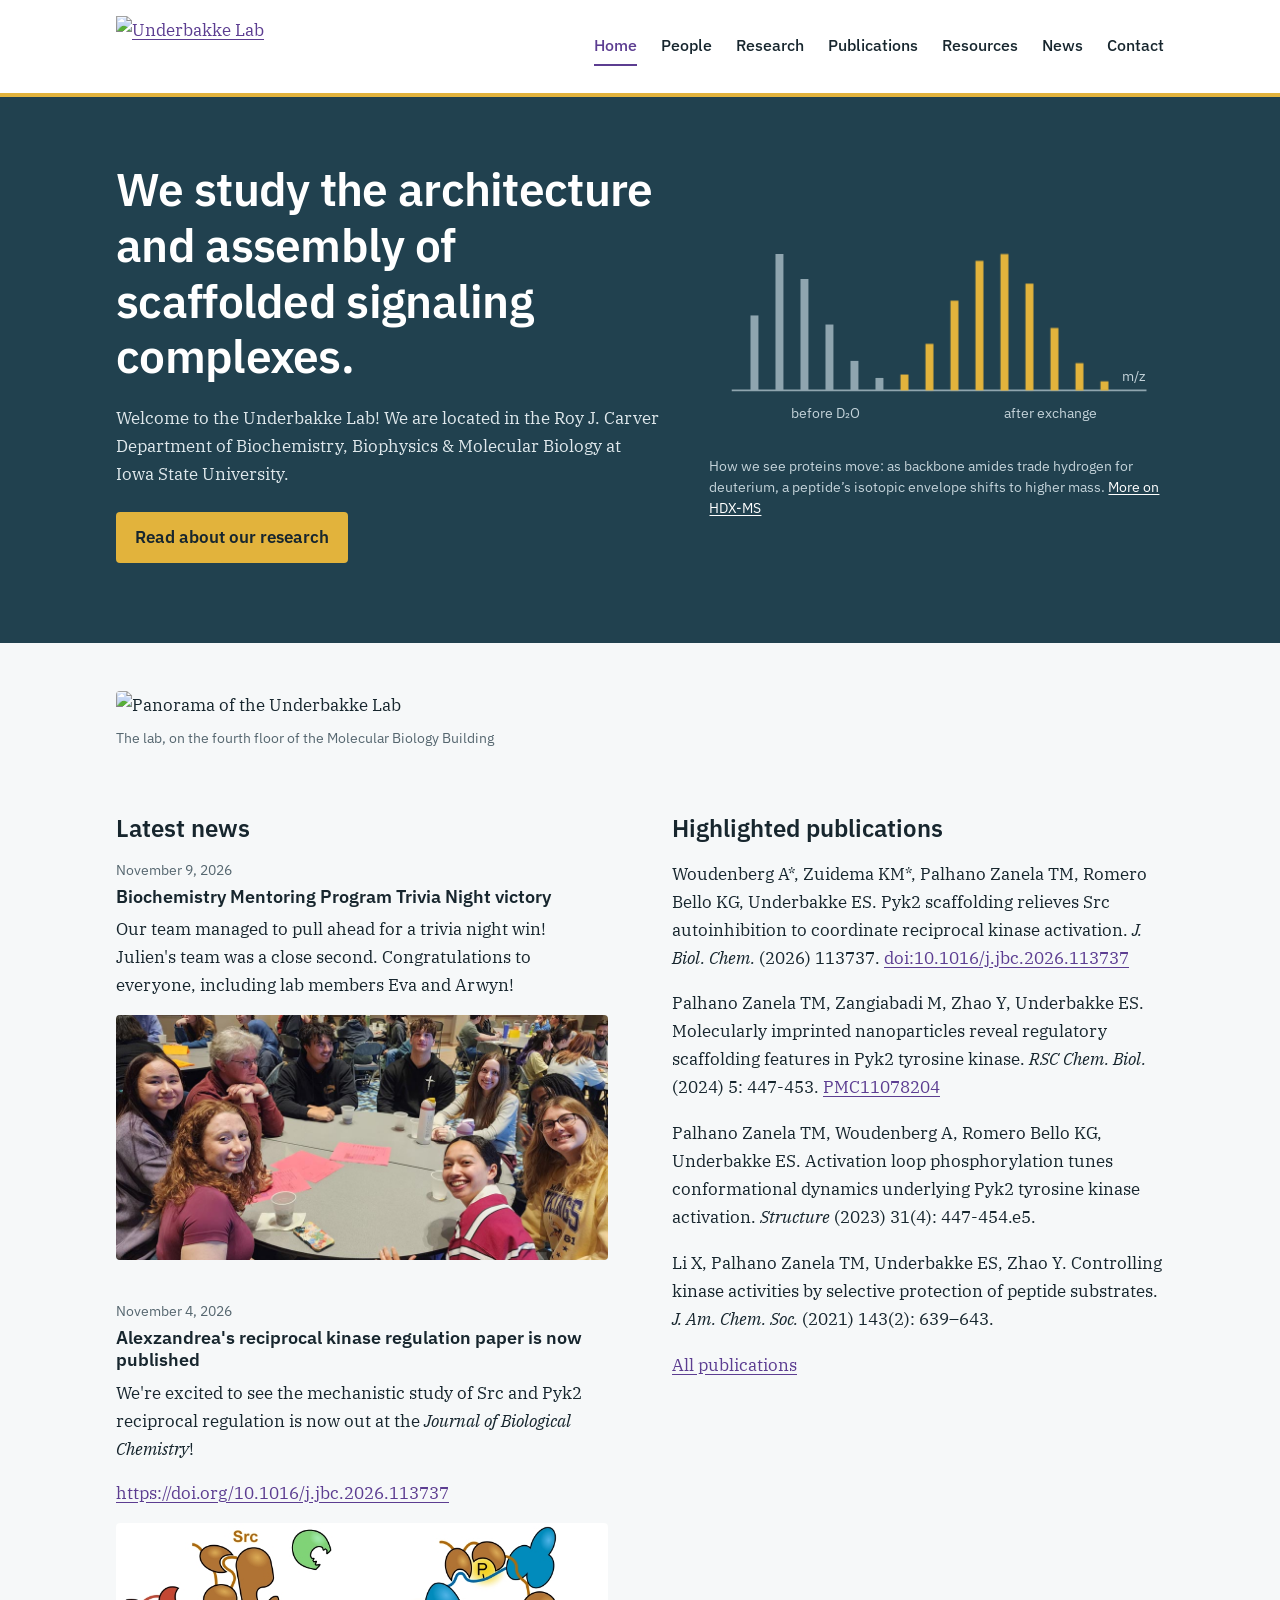
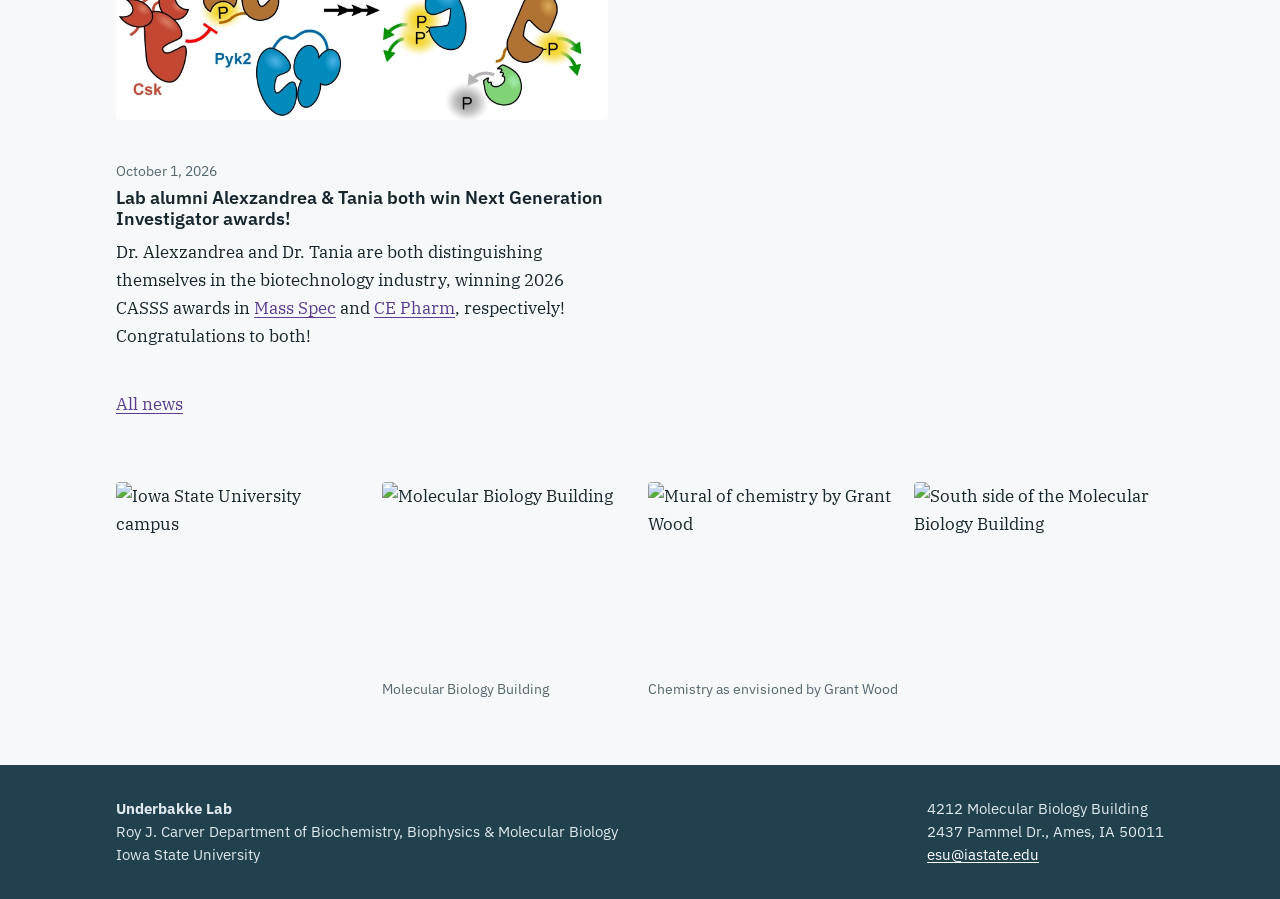
==== docs/index.html @ c834cc80 "Add news: Biochemistry Mentoring Program Trivia Night Co-Authored-By: Claude Fable 5.2 <noreply@anth" ====
<!doctype html>
<html lang="en">
<head>
  <meta charset="utf-8">
  <meta name="viewport" content="width=device-width, initial-scale=1">
  <title>Underbakke Lab</title>
  <meta name="description" content="The Underbakke Lab at Iowa State University studies the architecture and assembly of scaffolded signaling complexes.">
  <link rel="preconnect" href="https://fonts.googleapis.com">
  <link rel="preconnect" href="https://fonts.gstatic.com" crossorigin>
  <link href="https://fonts.googleapis.com/css2?family=IBM+Plex+Sans:wght@400;500;600&family=IBM+Plex+Serif:ital,wght@0,400;0,500;1,400&display=swap" rel="stylesheet">
  <link rel="stylesheet" href="assets/style.css">
</head>
<body>
  <a class="skip" href="#main">Skip to content</a>
  <header class="site-header">
    <div class="wrap header-inner">
      <a class="logo" href="index.html"><img src="https://images.squarespace-cdn.com/content/v1/588523442e69cf6033cb146e/2336b613-6637-4016-84f4-89f6e11ae731/ESU+Lab+Logo+website-01.png?format=750w" alt="Underbakke Lab" width="750" height="169"></a>
      <nav aria-label="Main">
        <ul>
        <li><a href="index.html" aria-current="page">Home</a></li>
        <li><a href="people.html">People</a></li>
        <li><a href="research.html">Research</a></li>
        <li><a href="publications.html">Publications</a></li>
        <li><a href="resources.html">Resources</a></li>
        <li><a href="news.html">News</a></li>
        <li><a href="contact.html">Contact</a></li>
        </ul>
      </nav>
    </div>
  </header>
  <main id="main">
<section class="hero">
  <div class="wrap hero-inner">
    <div>
      <h1>We study the architecture and assembly of scaffolded signaling complexes.</h1>
      <p>Welcome to the Underbakke Lab! We are located in the Roy J. Carver Department of Biochemistry, Biophysics &amp; Molecular Biology at Iowa State University.</p>
      <p><a class="button" href="research.html">Read about our research</a></p>
    </div>
    <figure class="hero-figure">
      <svg class="envelope" viewBox="0 0 400 190" role="img" aria-labelledby="env-title">
  <title id="env-title">Mass spectrum of a peptide before and after deuterium exchange: the isotopic envelope moves to higher mass.</title>
  <line class="axis" x1="20" x2="385" y1="150" y2="150"/>
  <line class="pk before" x1="40" x2="40" y1="150" y2="84"/><line class="pk before" x1="62" x2="62" y1="150" y2="30"/><line class="pk before" x1="84" x2="84" y1="150" y2="52"/><line class="pk before" x1="106" x2="106" y1="150" y2="92"/><line class="pk before" x1="128" x2="128" y1="150" y2="124"/><line class="pk before" x1="150" x2="150" y1="150" y2="139"/><line class="pk after" x1="172" x2="172" y1="150" y2="136"/><line class="pk after" x1="194" x2="194" y1="150" y2="109"/><line class="pk after" x1="216" x2="216" y1="150" y2="71"/><line class="pk after" x1="238" x2="238" y1="150" y2="36"/><line class="pk after" x1="260" x2="260" y1="150" y2="30"/><line class="pk after" x1="282" x2="282" y1="150" y2="56"/><line class="pk after" x1="304" x2="304" y1="150" y2="95"/><line class="pk after" x1="326" x2="326" y1="150" y2="126"/><line class="pk after" x1="348" x2="348" y1="150" y2="142"/>
  <text x="72" y="174">before D₂O</text>
  <text x="260" y="174">after exchange</text>
  <text class="mz" x="385" y="142" text-anchor="end">m/z</text>
</svg>
      <figcaption>How we see proteins move: as backbone amides trade hydrogen for deuterium, a peptide’s isotopic envelope shifts to higher mass. <a href="techniques.html">More on HDX-MS</a></figcaption>
    </figure>
  </div>
</section>
<div class="wrap">
  <figure class="pano">
    <img src="https://images.squarespace-cdn.com/content/v1/588523442e69cf6033cb146e/1619112740203-QGFKDQQV8G2Q6REDWTQZ/PANO_20200829_124351.vr.jpg?format=1500w" alt="Panorama of the Underbakke Lab">
    <figcaption>The lab, on the fourth floor of the Molecular Biology Building</figcaption>
  </figure>
  <div class="home-cols">
    <section>
      <h2>Latest news</h2>
      <article class="post">
  <p class="post-date">November 9, 2026</p>
  <h3>Biochemistry Mentoring Program Trivia Night victory</h3>
  <p>Our team managed to pull ahead for a trivia night win! Julien's team was a close second. Congratulations to everyone, including lab members Eva and Arwyn!</p>
  <img src="assets/news/2026-trivia-night.jpg" alt="The winning team around their table at the Biochemistry Mentoring Program Trivia Night" loading="lazy">
</article>
<article class="post">
  <p class="post-date">November 4, 2026</p>
  <h3>Alexzandrea's reciprocal kinase regulation paper is now published</h3>
  <p>We're excited to see the mechanistic study of Src and Pyk2 reciprocal regulation is now out at the <em>Journal of Biological Chemistry</em>!</p>
  <p><a href="https://doi.org/10.1016/j.jbc.2026.113737">https://doi.org/10.1016/j.jbc.2026.113737</a></p>
  <img src="assets/news/2026-jbc-pyk2-src.jpg" alt="Cartoon of Src and Pyk2 reciprocal regulation: autoinhibited Src and Pyk2 assemble into an activation complex" loading="lazy">
</article>
<article class="post">
  <p class="post-date">October 1, 2026</p>
  <h3>Lab alumni Alexzandrea &amp; Tania both win Next Generation Investigator awards!</h3>
  <p>Dr. Alexzandrea and Dr. Tania are both distinguishing themselves in the biotechnology industry, winning 2026 CASSS awards in <a href="https://www.casss.org/news/meet-the-2026-mass-spec-next-gen-award-winners">Mass Spec</a> and <a href="https://www.casss.org/news/meet-the-2026-ce-pharm-next-gen-award-winners">CE Pharm</a>, respectively! Congratulations to both!</p>
</article>
      <p><a href="news.html">All news</a></p>
    </section>
    <section>
      <h2>Highlighted publications</h2>
      <ul class="pubs plain">
      <li>Woudenberg A&#42;, Zuidema KM&#42;, Palhano Zanela TM, Romero Bello KG, Underbakke ES. Pyk2 scaffolding relieves Src autoinhibition to coordinate reciprocal kinase activation. <em>J. Biol. Chem.</em> (2026) 113737. <a href="https://doi.org/10.1016/j.jbc.2026.113737">doi:10.1016/j.jbc.2026.113737</a></li>
<li>Palhano Zanela TM, Zangiabadi M, Zhao Y, Underbakke ES. Molecularly imprinted nanoparticles reveal regulatory scaffolding features in Pyk2 tyrosine kinase. <em>RSC Chem. Biol.</em> (2024) 5: 447-453. <a href="https://pmc.ncbi.nlm.nih.gov/articles/PMC11078204/">PMC11078204</a></li>
<li>Palhano Zanela TM, Woudenberg A, Romero Bello KG, Underbakke ES. Activation loop phosphorylation tunes conformational dynamics underlying Pyk2 tyrosine kinase activation. <em>Structure</em> (2023) 31(4): 447-454.e5.</li>
<li>Li X, Palhano Zanela TM, Underbakke ES, Zhao Y. Controlling kinase activities by selective protection of peptide substrates. <em>J. Am. Chem. Soc.</em> (2021) 143(2): 639–643.</li>
      </ul>
      <p><a href="publications.html">All publications</a></p>
    </section>
  </div>
  <section class="gallery" aria-label="Around campus">
  <figure><img src="https://images.squarespace-cdn.com/content/v1/588523442e69cf6033cb146e/1619112768846-AT1MVWM629SZBS2MZL9K/IMG_20190926_175013070_HDR_2.jpg?format=750w" alt="Iowa State University campus" loading="lazy"></figure>
<figure><img src="https://images.squarespace-cdn.com/content/v1/588523442e69cf6033cb146e/1485121448955-PYBTHIZFRJE0ECHU34HR/IMAG0291.jpg?format=750w" alt="Molecular Biology Building" loading="lazy"><figcaption>Molecular Biology Building</figcaption></figure>
<figure><img src="https://images.squarespace-cdn.com/content/v1/588523442e69cf6033cb146e/1485121449088-N683AHISA7K556SPQ3TV/IMAG02901.jpg?format=750w" alt="Mural of chemistry by Grant Wood" loading="lazy"><figcaption>Chemistry as envisioned by Grant Wood</figcaption></figure>
<figure><img src="https://images.squarespace-cdn.com/content/v1/588523442e69cf6033cb146e/1705677192992-OT6Q6YVZ3982TZO0PUVH/MBB_south_2013.jpg?format=750w" alt="South side of the Molecular Biology Building" loading="lazy"></figure>
  </section>
</div>
  </main>
  <footer class="site-footer">
    <div class="wrap footer-inner">
      <p><strong>Underbakke Lab</strong><br>
      Roy J. Carver Department of Biochemistry, Biophysics &amp; Molecular Biology<br>
      Iowa State University</p>
      <p>4212 Molecular Biology Building<br>
      2437 Pammel Dr., Ames, IA 50011<br>
      <a href="mailto:esu@iastate.edu">esu@iastate.edu</a></p>
    </div>
  </footer>
</body>
</html>
---- docs/assets/style.css ----
/* Underbakke Lab — colors are taken from the lab's own signaling-complex figures:
   membrane gold, receptor violet, and the slate of the synapse cartoons. */
:root {
  --paper: #f6f8f9;
  --surface: #ffffff;
  --ink: #17262e;
  --quiet: #55666f;
  --rule: #d5dde1;
  --gold: #e2b33c;
  --violet: #5c3d91;
  --slate: #21414f;
  --sans: "IBM Plex Sans", system-ui, sans-serif;
  --serif: "IBM Plex Serif", Georgia, serif;
}

* { box-sizing: border-box; }

html { -webkit-text-size-adjust: 100%; }

body {
  margin: 0;
  background: var(--paper);
  color: var(--ink);
  font-family: var(--serif);
  font-size: 1.0625rem;
  line-height: 1.65;
}

img { max-width: 100%; height: auto; display: block; }

a { color: var(--violet); text-underline-offset: 0.15em; }
a:hover { color: var(--ink); }
a:focus-visible { outline: 3px solid var(--gold); outline-offset: 2px; border-radius: 2px; }

h1, h2, h3 { font-family: var(--sans); font-weight: 600; line-height: 1.2; margin: 0; }
h1 { font-size: clamp(2rem, 4.5vw, 2.75rem); letter-spacing: -0.015em; margin-bottom: 1.5rem; }
h2 { font-size: 1.5rem; margin: 3rem 0 1rem; }
h3 { font-size: 1.125rem; }
p { margin: 0 0 1rem; }

.wrap { max-width: 68rem; margin: 0 auto; padding: 0 1.25rem; }
main > .wrap { padding-top: 3rem; padding-bottom: 4rem; }
.quiet { color: var(--quiet); font-size: 0.9375rem; }

.skip { position: absolute; left: -999px; top: 0; background: var(--ink); color: #fff; padding: 0.5rem 1rem; }
.skip:focus { left: 0; z-index: 10; }

/* Header */
.site-header { background: var(--surface); border-bottom: 4px solid var(--gold); }
.header-inner { display: flex; flex-wrap: wrap; align-items: center; justify-content: space-between; gap: 0.75rem 2rem; padding-top: 1rem; padding-bottom: 1rem; }
.logo img { width: min(17rem, 70vw); }
.site-header ul { list-style: none; margin: 0; padding: 0; display: flex; flex-wrap: wrap; gap: 0.25rem 1.5rem; }
.site-header nav a { font-family: var(--sans); font-weight: 500; font-size: 1rem; color: var(--ink); text-decoration: none; padding: 0.35rem 0; display: inline-block; border-bottom: 2px solid transparent; }
.site-header nav a:hover { border-bottom-color: var(--rule); }
.site-header nav a[aria-current="page"] { border-bottom-color: var(--violet); color: var(--violet); }

/* Footer */
.site-footer { background: var(--slate); color: #dfe8ec; font-family: var(--sans); font-size: 0.9375rem; line-height: 1.55; }
.footer-inner { display: flex; flex-wrap: wrap; justify-content: space-between; gap: 1rem 3rem; padding-top: 2rem; padding-bottom: 2rem; }
.site-footer p { margin: 0; }
.site-footer a { color: #fff; }

/* Home */
.hero { background: var(--slate); color: #fff; }
.hero-inner { display: grid; grid-template-columns: 1.2fr 1fr; gap: 3rem; align-items: center; padding-top: 4rem; padding-bottom: 4rem; }
.hero h1 { font-size: clamp(1.9rem, 4vw, 2.9rem); margin-bottom: 1.25rem; }
.hero p { color: #dfe8ec; max-width: 34rem; }
.hero a { color: #fff; }
.button { display: inline-block; margin-top: 0.5rem; font-family: var(--sans); font-weight: 600; background: var(--gold); color: var(--ink) !important; text-decoration: none; padding: 0.7rem 1.2rem; border-radius: 4px; }
.button:hover { background: #f0c552; }
.hero-figure { margin: 0; }
.hero-figure figcaption { font-family: var(--sans); font-size: 0.875rem; line-height: 1.5; color: #c4d3da; margin-top: 0.75rem; }

.envelope { width: 100%; height: auto; }
.envelope .axis { stroke: #8fa5af; stroke-width: 1.5; }
.envelope .pk { stroke-width: 7; stroke-linecap: butt; }
.envelope .before { stroke: #8fa5af; }
.envelope .after { stroke: var(--gold); }
.envelope text { font-family: var(--sans); font-size: 12px; fill: #c4d3da; }
@media (prefers-reduced-motion: no-preference) {
  .envelope .after { animation: exchange 2.6s cubic-bezier(.3, .1, .2, 1) 0.5s both; }
  @keyframes exchange {
    from { transform: translateX(-132px); opacity: 0; }
    25% { opacity: 1; }
    to { transform: none; opacity: 1; }
  }
}

.pano { margin: 0 0 1rem; }
.pano img { width: 100%; border-radius: 4px; }
figcaption { font-family: var(--sans); font-size: 0.875rem; color: var(--quiet); margin-top: 0.5rem; }
.home-cols { display: grid; grid-template-columns: 1fr 1fr; gap: 0 4rem; }
.gallery { display: grid; grid-template-columns: repeat(4, 1fr); gap: 1rem; margin-top: 3rem; }
.gallery figure { margin: 0; }
.gallery img { width: 100%; aspect-ratio: 4 / 3; object-fit: cover; border-radius: 4px; }

/* News */
.post { margin-bottom: 2.5rem; max-width: 40rem; }
.post-date { font-family: var(--sans); font-size: 0.875rem; color: var(--quiet); margin-bottom: 0.25rem; }
.post h3 { margin-bottom: 0.5rem; }
.post img { margin-top: 0.75rem; border-radius: 4px; max-height: 26rem; width: auto; }
.year { display: grid; grid-template-columns: 7rem 1fr; border-top: 1px solid var(--rule); padding-top: 2rem; }
.year > h2 { margin: 0; font-size: 1.75rem; color: var(--violet); position: sticky; top: 1rem; align-self: start; }

/* People */
.pi { display: flex; flex-wrap: wrap; gap: 1.5rem; align-items: center; }
.pi img { width: 12rem; aspect-ratio: 4 / 5; object-fit: cover; border-radius: 4px; }
.pi h2 { margin: 0 0 0.5rem; }
.pi p { margin-bottom: 0.25rem; }
.people { list-style: none; margin: 0; padding: 0; display: grid; grid-template-columns: repeat(auto-fill, minmax(11.5rem, 1fr)); gap: 2rem 1.5rem; }
.people.alumni { grid-template-columns: repeat(auto-fill, minmax(9rem, 1fr)); }
.person img, .no-photo { width: 100%; aspect-ratio: 4 / 5; object-fit: cover; border-radius: 4px; margin-bottom: 0.75rem; background: var(--rule); }
.no-photo { display: grid; place-items: center; font-family: var(--sans); font-size: 2.5rem; font-weight: 500; color: var(--quiet); }
.person h3 { margin-bottom: 0.25rem; }
.person p { font-family: var(--sans); font-size: 0.9375rem; line-height: 1.4; margin-bottom: 0.2rem; overflow-wrap: anywhere; }
.alumni .person h3 { font-size: 1rem; }
.alumni .person p { font-size: 0.875rem; }

/* Publications */
.pubs { padding-left: 2.25rem; max-width: 46rem; }
.pubs li { margin-bottom: 1.1rem; padding-left: 0.25rem; }
.pubs li::marker { font-family: var(--sans); color: var(--quiet); }
.pubs.plain { list-style: none; padding-left: 0; }
.pubs.plain li { padding-left: 0; }

/* Text pages */
.prose > p, .prose > ul, .prose section > p { max-width: 44rem; }
.prose figure { margin: 1.5rem 0; max-width: 44rem; }
.prose figure img { border-radius: 4px; }
.prose section { border-top: 1px solid var(--rule); margin-top: 3rem; }
.prose section:first-of-type { border-top: 0; margin-top: 0; }
.prose section:first-of-type h2 { margin-top: 0; }
.addresses { display: grid; grid-template-columns: repeat(auto-fit, minmax(15rem, 1fr)); gap: 1.5rem; margin-top: 2rem; }
address { font-style: normal; font-family: var(--sans); font-size: 1rem; line-height: 1.6; background: var(--surface); border: 1px solid var(--rule); border-radius: 4px; padding: 1.25rem; }
.profile { display: grid; grid-template-columns: minmax(12rem, 20rem) 1fr; gap: 2.5rem; align-items: start; }
.profile img { border-radius: 4px; }
.profile h2 { font-size: 1.125rem; margin: 1.75rem 0 0.4rem; }

@media (max-width: 760px) {
  .hero-inner, .home-cols, .profile { grid-template-columns: 1fr; }
  .hero-inner { gap: 2rem; padding-top: 2.5rem; padding-bottom: 2.5rem; }
  .gallery { grid-template-columns: 1fr 1fr; }
  .year { grid-template-columns: 1fr; }
  .year > h2 { position: static; margin-bottom: 1.25rem; }
  .people { grid-template-columns: repeat(2, 1fr); }
  .people.alumni { grid-template-columns: repeat(2, 1fr); }
}
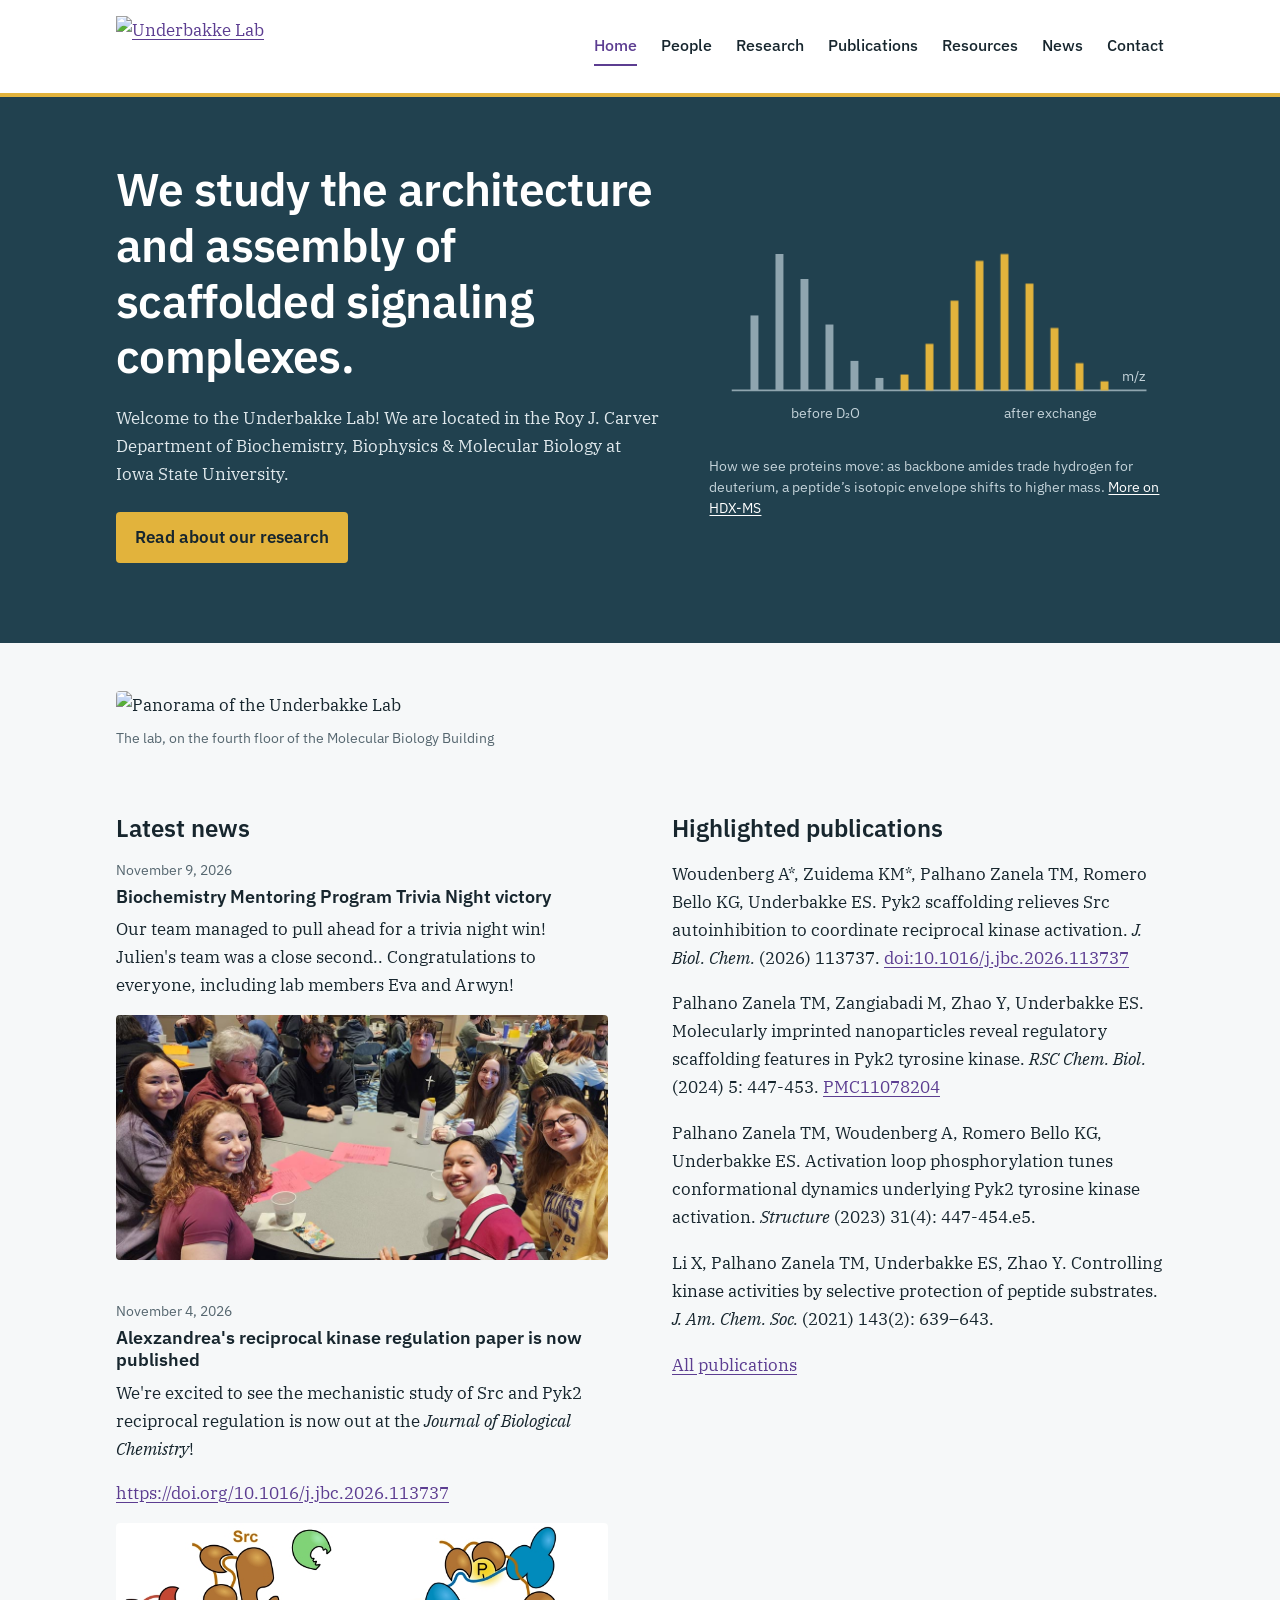
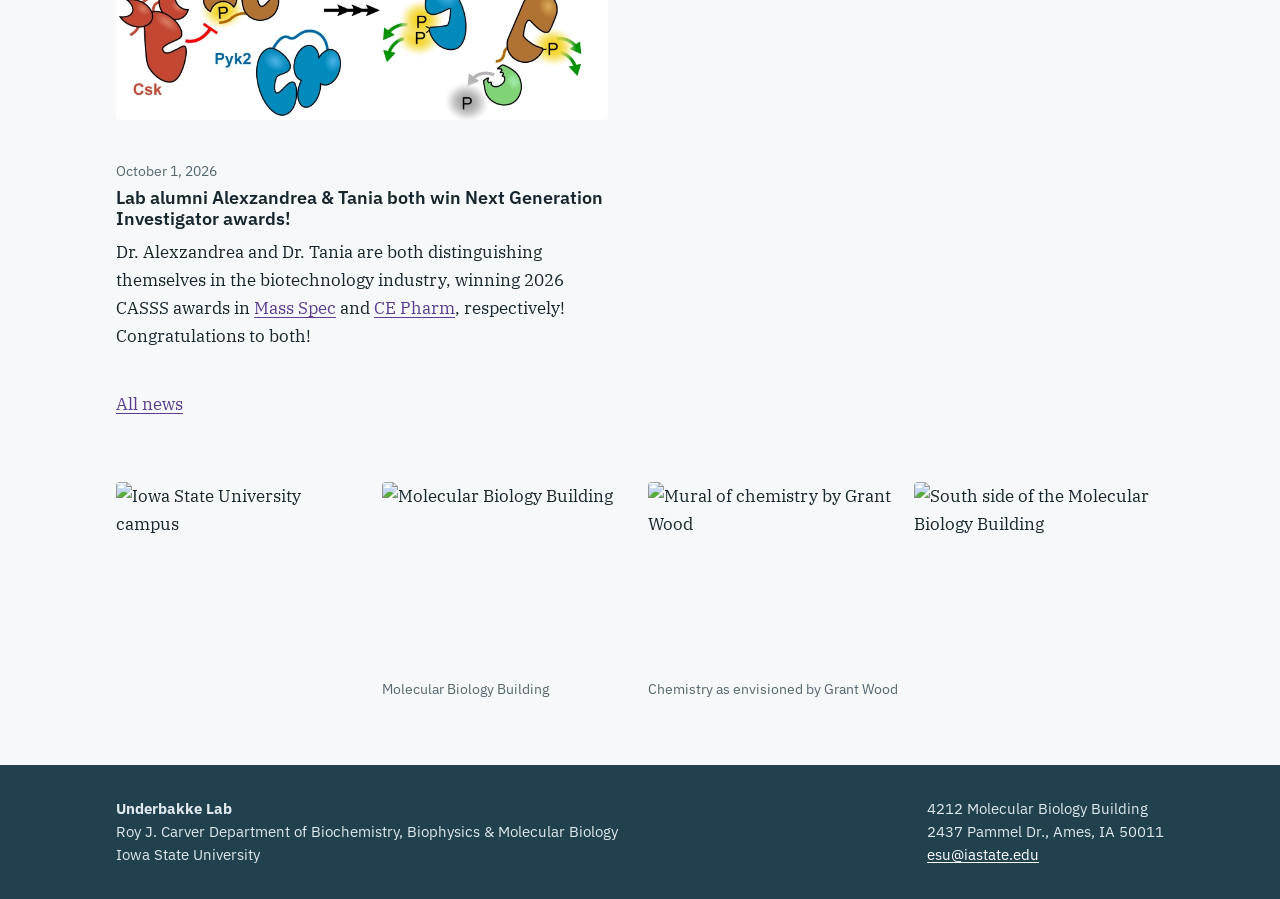
==== commit af741793: "Restore double period in trivia night post Co-Authored-By: Claude Fable 5.2 <noreply@anthropic.com> " ====
--- a/docs/index.html
+++ b/docs/index.html
@@ -60,7 +60,7 @@
       <article class="post">
   <p class="post-date">November 9, 2026</p>
   <h3>Biochemistry Mentoring Program Trivia Night victory</h3>
-  <p>Our team managed to pull ahead for a trivia night win! Julien's team was a close second. Congratulations to everyone, including lab members Eva and Arwyn!</p>
+  <p>Our team managed to pull ahead for a trivia night win! Julien's team was a close second.. Congratulations to everyone, including lab members Eva and Arwyn!</p>
   <img src="assets/news/2026-trivia-night.jpg" alt="The winning team around their table at the Biochemistry Mentoring Program Trivia Night" loading="lazy">
 </article>
 <article class="post">
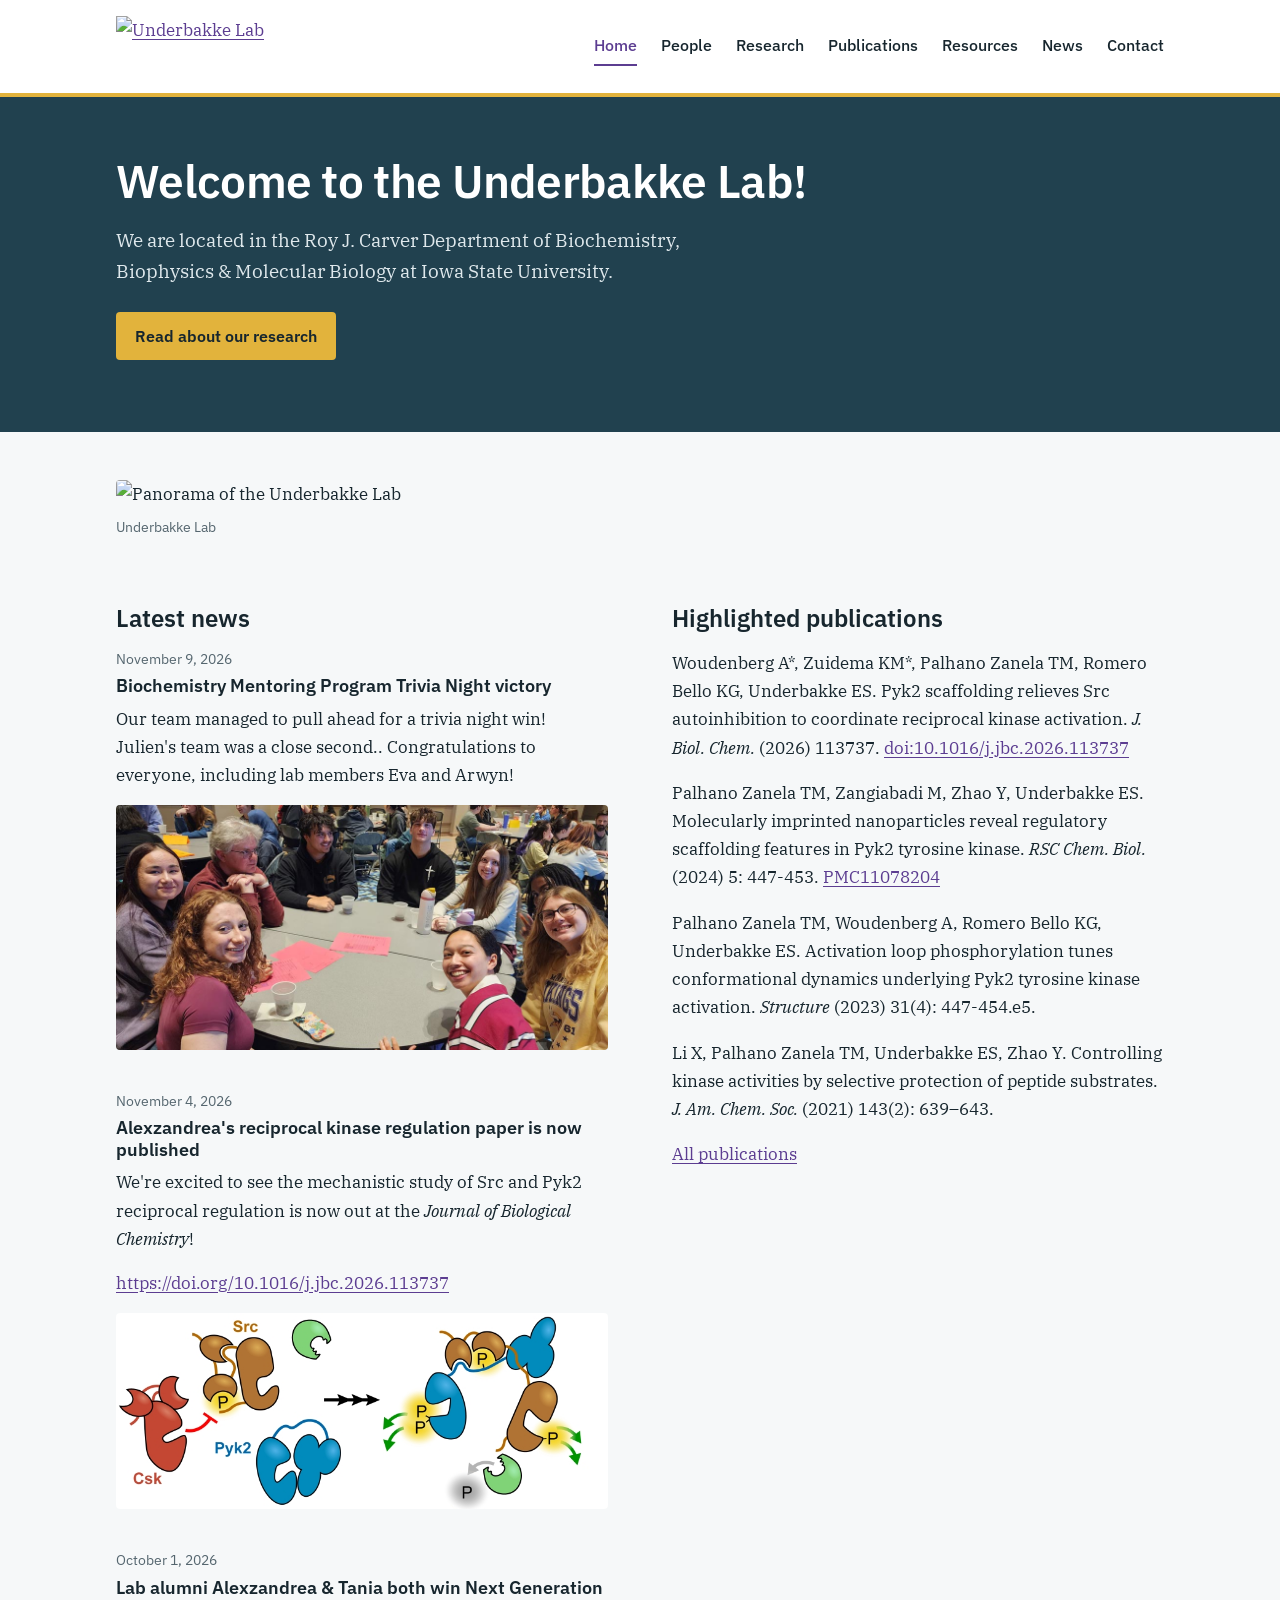
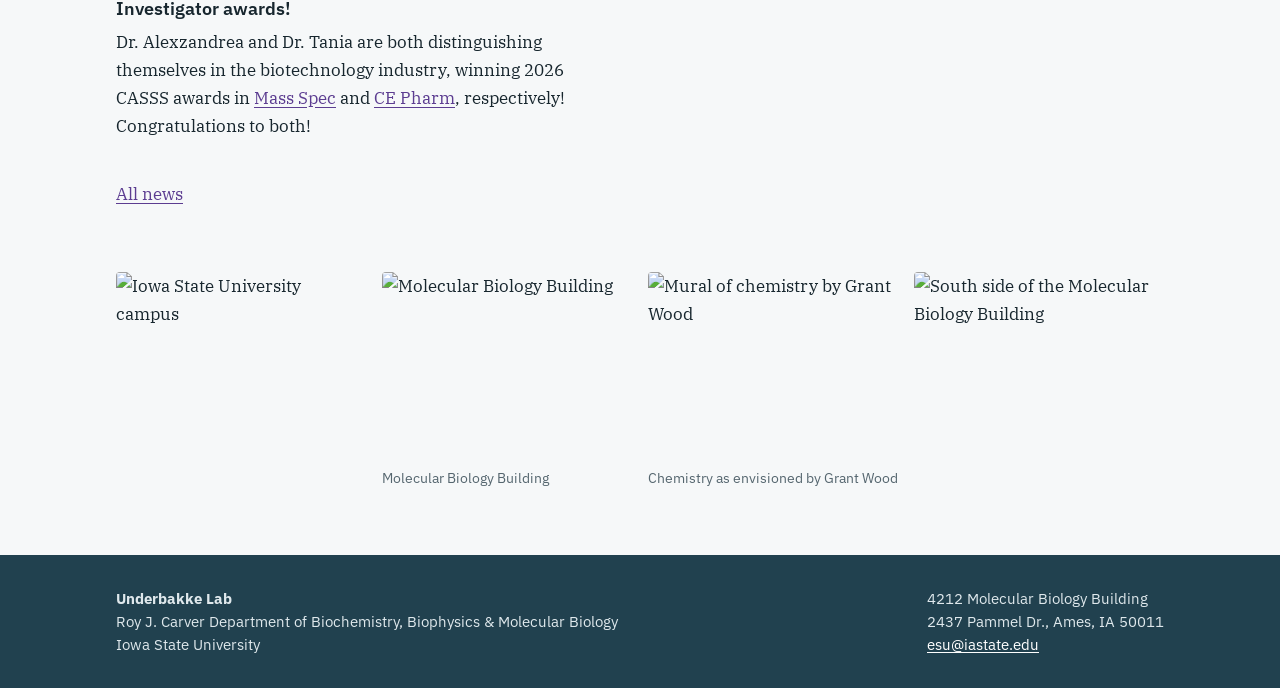
==== commit 0794601e: "Simplify home page banner; remove generated figure and captions Co-Authored-By: Claude Fable 5.2 <no" ====
--- a/docs/index.html
+++ b/docs/index.html
@@ -8,6 +8,9 @@
   <link rel="preconnect" href="https://fonts.googleapis.com">
   <link rel="preconnect" href="https://fonts.gstatic.com" crossorigin>
   <link href="https://fonts.googleapis.com/css2?family=IBM+Plex+Sans:wght@400;500;600&family=IBM+Plex+Serif:ital,wght@0,400;0,500;1,400&display=swap" rel="stylesheet">
+  <link rel="icon" href="assets/favicon-32.png" sizes="32x32" type="image/png">
+  <link rel="icon" href="assets/favicon-192.png" sizes="192x192" type="image/png">
+  <link rel="apple-touch-icon" href="assets/apple-touch-icon.png">
   <link rel="stylesheet" href="assets/style.css">
 </head>
 <body>
@@ -31,28 +34,15 @@
   <main id="main">
 <section class="hero">
   <div class="wrap hero-inner">
-    <div>
-      <h1>We study the architecture and assembly of scaffolded signaling complexes.</h1>
-      <p>Welcome to the Underbakke Lab! We are located in the Roy J. Carver Department of Biochemistry, Biophysics &amp; Molecular Biology at Iowa State University.</p>
-      <p><a class="button" href="research.html">Read about our research</a></p>
-    </div>
-    <figure class="hero-figure">
-      <svg class="envelope" viewBox="0 0 400 190" role="img" aria-labelledby="env-title">
-  <title id="env-title">Mass spectrum of a peptide before and after deuterium exchange: the isotopic envelope moves to higher mass.</title>
-  <line class="axis" x1="20" x2="385" y1="150" y2="150"/>
-  <line class="pk before" x1="40" x2="40" y1="150" y2="84"/><line class="pk before" x1="62" x2="62" y1="150" y2="30"/><line class="pk before" x1="84" x2="84" y1="150" y2="52"/><line class="pk before" x1="106" x2="106" y1="150" y2="92"/><line class="pk before" x1="128" x2="128" y1="150" y2="124"/><line class="pk before" x1="150" x2="150" y1="150" y2="139"/><line class="pk after" x1="172" x2="172" y1="150" y2="136"/><line class="pk after" x1="194" x2="194" y1="150" y2="109"/><line class="pk after" x1="216" x2="216" y1="150" y2="71"/><line class="pk after" x1="238" x2="238" y1="150" y2="36"/><line class="pk after" x1="260" x2="260" y1="150" y2="30"/><line class="pk after" x1="282" x2="282" y1="150" y2="56"/><line class="pk after" x1="304" x2="304" y1="150" y2="95"/><line class="pk after" x1="326" x2="326" y1="150" y2="126"/><line class="pk after" x1="348" x2="348" y1="150" y2="142"/>
-  <text x="72" y="174">before D₂O</text>
-  <text x="260" y="174">after exchange</text>
-  <text class="mz" x="385" y="142" text-anchor="end">m/z</text>
-</svg>
-      <figcaption>How we see proteins move: as backbone amides trade hydrogen for deuterium, a peptide’s isotopic envelope shifts to higher mass. <a href="techniques.html">More on HDX-MS</a></figcaption>
-    </figure>
+    <h1>Welcome to the Underbakke Lab!</h1>
+    <p>We are located in the Roy J. Carver Department of Biochemistry, Biophysics &amp; Molecular Biology at Iowa State University.</p>
+    <p><a class="button" href="research.html">Read about our research</a></p>
   </div>
 </section>
 <div class="wrap">
   <figure class="pano">
     <img src="https://images.squarespace-cdn.com/content/v1/588523442e69cf6033cb146e/1619112740203-QGFKDQQV8G2Q6REDWTQZ/PANO_20200829_124351.vr.jpg?format=1500w" alt="Panorama of the Underbakke Lab">
-    <figcaption>The lab, on the fourth floor of the Molecular Biology Building</figcaption>
+    <figcaption>Underbakke Lab</figcaption>
   </figure>
   <div class="home-cols">
     <section>
--- a/docs/assets/style.css
+++ b/docs/assets/style.css
@@ -62,29 +62,11 @@
 
 /* Home */
 .hero { background: var(--slate); color: #fff; }
-.hero-inner { display: grid; grid-template-columns: 1.2fr 1fr; gap: 3rem; align-items: center; padding-top: 4rem; padding-bottom: 4rem; }
-.hero h1 { font-size: clamp(1.9rem, 4vw, 2.9rem); margin-bottom: 1.25rem; }
-.hero p { color: #dfe8ec; max-width: 34rem; }
-.hero a { color: #fff; }
-.button { display: inline-block; margin-top: 0.5rem; font-family: var(--sans); font-weight: 600; background: var(--gold); color: var(--ink) !important; text-decoration: none; padding: 0.7rem 1.2rem; border-radius: 4px; }
-.button:hover { background: #f0c552; }
-.hero-figure { margin: 0; }
-.hero-figure figcaption { font-family: var(--sans); font-size: 0.875rem; line-height: 1.5; color: #c4d3da; margin-top: 0.75rem; }
-
-.envelope { width: 100%; height: auto; }
-.envelope .axis { stroke: #8fa5af; stroke-width: 1.5; }
-.envelope .pk { stroke-width: 7; stroke-linecap: butt; }
-.envelope .before { stroke: #8fa5af; }
-.envelope .after { stroke: var(--gold); }
-.envelope text { font-family: var(--sans); font-size: 12px; fill: #c4d3da; }
-@media (prefers-reduced-motion: no-preference) {
-  .envelope .after { animation: exchange 2.6s cubic-bezier(.3, .1, .2, 1) 0.5s both; }
-  @keyframes exchange {
-    from { transform: translateX(-132px); opacity: 0; }
-    25% { opacity: 1; }
-    to { transform: none; opacity: 1; }
-  }
-}
+.hero-inner { padding-top: 3.5rem; padding-bottom: 3.5rem; }
+.hero h1 { font-size: clamp(1.9rem, 4vw, 2.9rem); margin-bottom: 1rem; }
+.hero p { color: #dfe8ec; max-width: 38rem; font-size: 1.1875rem; }
+.button { display: inline-block; margin-top: 0.5rem; font-family: var(--sans); font-size: 1rem; font-weight: 600; background: var(--gold); color: var(--ink); text-decoration: none; padding: 0.7rem 1.2rem; border-radius: 4px; }
+.button:hover { background: #f0c552; color: var(--ink); }
 
 .pano { margin: 0 0 1rem; }
 .pano img { width: 100%; border-radius: 4px; }
@@ -137,8 +119,8 @@
 .profile h2 { font-size: 1.125rem; margin: 1.75rem 0 0.4rem; }
 
 @media (max-width: 760px) {
-  .hero-inner, .home-cols, .profile { grid-template-columns: 1fr; }
-  .hero-inner { gap: 2rem; padding-top: 2.5rem; padding-bottom: 2.5rem; }
+  .home-cols, .profile { grid-template-columns: 1fr; }
+  .hero-inner { padding-top: 2.5rem; padding-bottom: 2.5rem; }
   .gallery { grid-template-columns: 1fr 1fr; }
   .year { grid-template-columns: 1fr; }
   .year > h2 { position: static; margin-bottom: 1.25rem; }
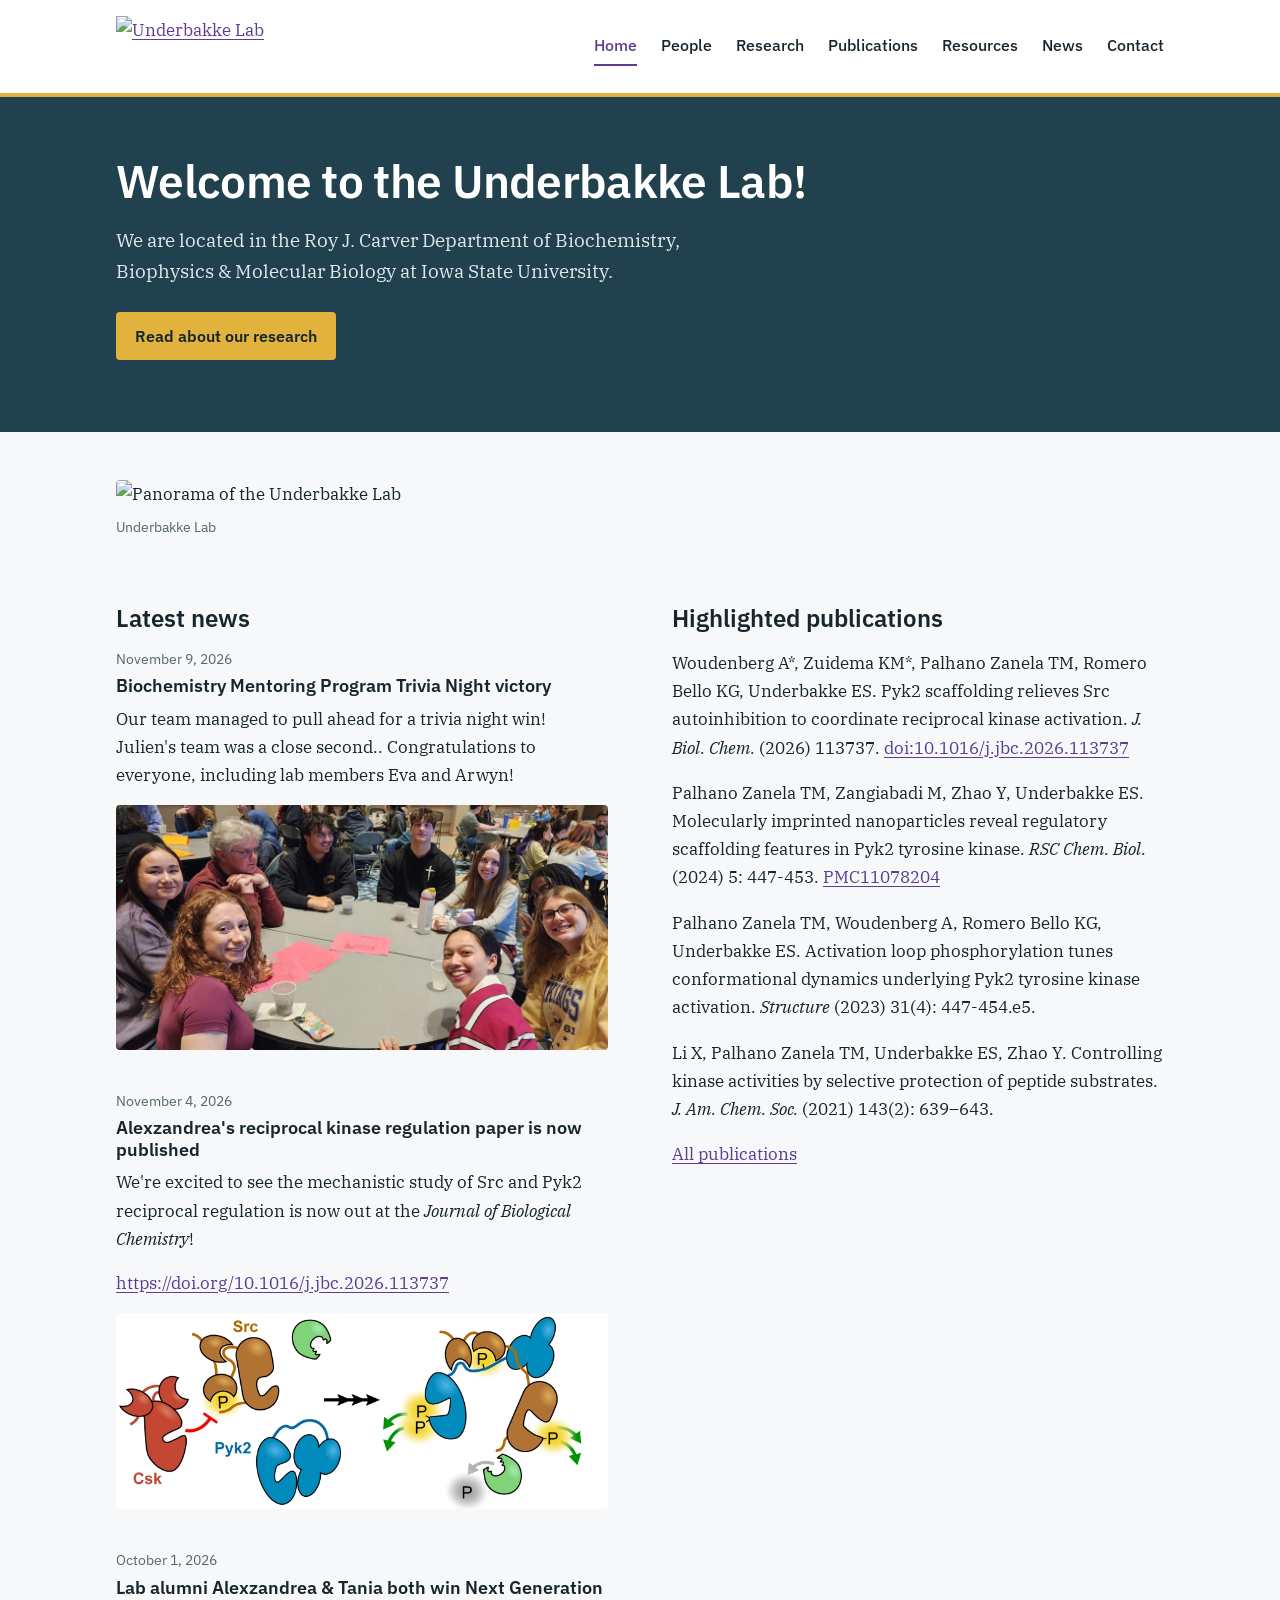
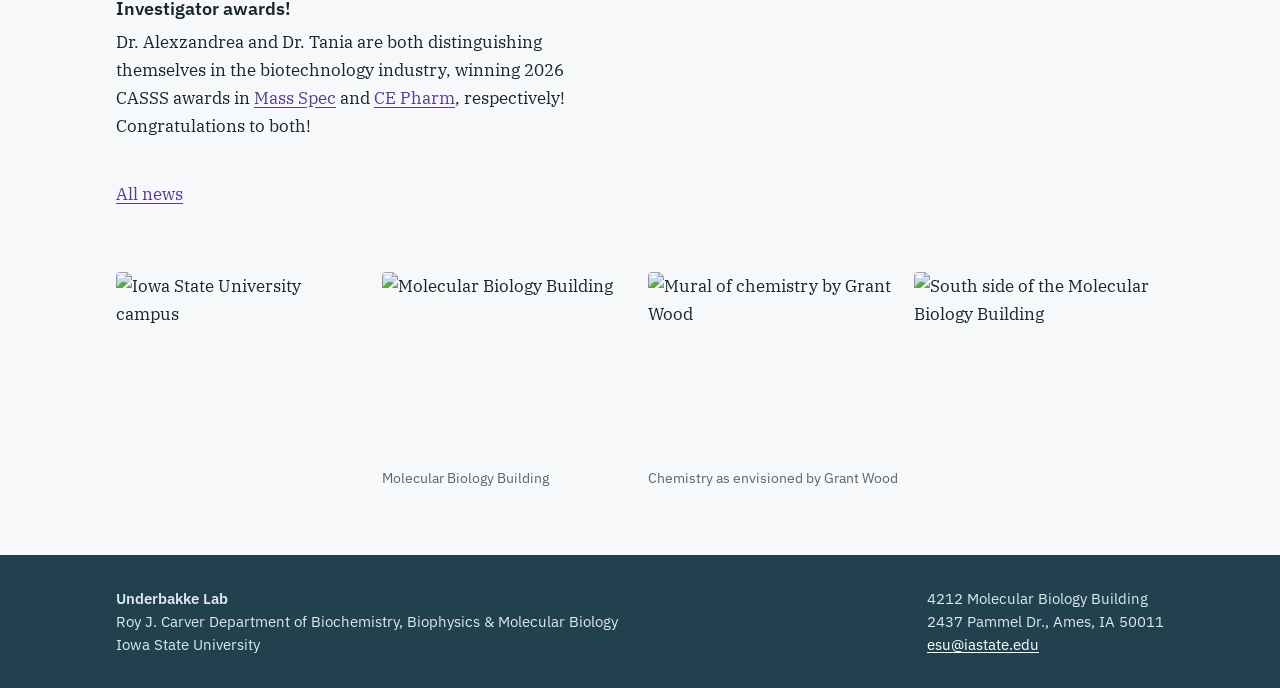
==== commit 0071a3e7: "Host fonts with the site; list Squarespace images to migrate Co-Authored-By: Claude Fable 5.2 <norep" ====
--- a/docs/index.html
+++ b/docs/index.html
@@ -5,9 +5,6 @@
   <meta name="viewport" content="width=device-width, initial-scale=1">
   <title>Underbakke Lab</title>
   <meta name="description" content="The Underbakke Lab at Iowa State University studies the architecture and assembly of scaffolded signaling complexes.">
-  <link rel="preconnect" href="https://fonts.googleapis.com">
-  <link rel="preconnect" href="https://fonts.gstatic.com" crossorigin>
-  <link href="https://fonts.googleapis.com/css2?family=IBM+Plex+Sans:wght@400;500;600&family=IBM+Plex+Serif:ital,wght@0,400;0,500;1,400&display=swap" rel="stylesheet">
   <link rel="icon" href="assets/favicon-32.png" sizes="32x32" type="image/png">
   <link rel="icon" href="assets/favicon-192.png" sizes="192x192" type="image/png">
   <link rel="apple-touch-icon" href="assets/apple-touch-icon.png">
@@ -58,7 +55,7 @@
   <h3>Alexzandrea's reciprocal kinase regulation paper is now published</h3>
   <p>We're excited to see the mechanistic study of Src and Pyk2 reciprocal regulation is now out at the <em>Journal of Biological Chemistry</em>!</p>
   <p><a href="https://doi.org/10.1016/j.jbc.2026.113737">https://doi.org/10.1016/j.jbc.2026.113737</a></p>
-  <img src="assets/news/2026-jbc-pyk2-src.jpg" alt="Cartoon of Src and Pyk2 reciprocal regulation: autoinhibited Src and Pyk2 assemble into an activation complex" loading="lazy">
+  <img src="assets/news/2026-jbc-pyk2-src.jpg" alt="Graphical abstract for Pyk2 scaffolding relieves Src autoinhibition to coordinate reciprocal kinase activation" loading="lazy">
 </article>
 <article class="post">
   <p class="post-date">October 1, 2026</p>
--- a/docs/assets/style.css
+++ b/docs/assets/style.css
@@ -1,3 +1,11 @@
+/* Fonts are hosted with the site (IBM Plex, SIL Open Font License). */
+@font-face { font-family: "IBM Plex Sans"; font-weight: 400; font-style: normal; font-display: swap; src: url("fonts/ibm-plex-sans-latin-400-normal.woff2") format("woff2"); }
+@font-face { font-family: "IBM Plex Sans"; font-weight: 500; font-style: normal; font-display: swap; src: url("fonts/ibm-plex-sans-latin-500-normal.woff2") format("woff2"); }
+@font-face { font-family: "IBM Plex Sans"; font-weight: 600; font-style: normal; font-display: swap; src: url("fonts/ibm-plex-sans-latin-600-normal.woff2") format("woff2"); }
+@font-face { font-family: "IBM Plex Serif"; font-weight: 400; font-style: normal; font-display: swap; src: url("fonts/ibm-plex-serif-latin-400-normal.woff2") format("woff2"); }
+@font-face { font-family: "IBM Plex Serif"; font-weight: 400; font-style: italic; font-display: swap; src: url("fonts/ibm-plex-serif-latin-400-italic.woff2") format("woff2"); }
+@font-face { font-family: "IBM Plex Serif"; font-weight: 500; font-style: normal; font-display: swap; src: url("fonts/ibm-plex-serif-latin-500-normal.woff2") format("woff2"); }
+
 /* Underbakke Lab — colors are taken from the lab's own signaling-complex figures:
    membrane gold, receptor violet, and the slate of the synapse cartoons. */
 :root {
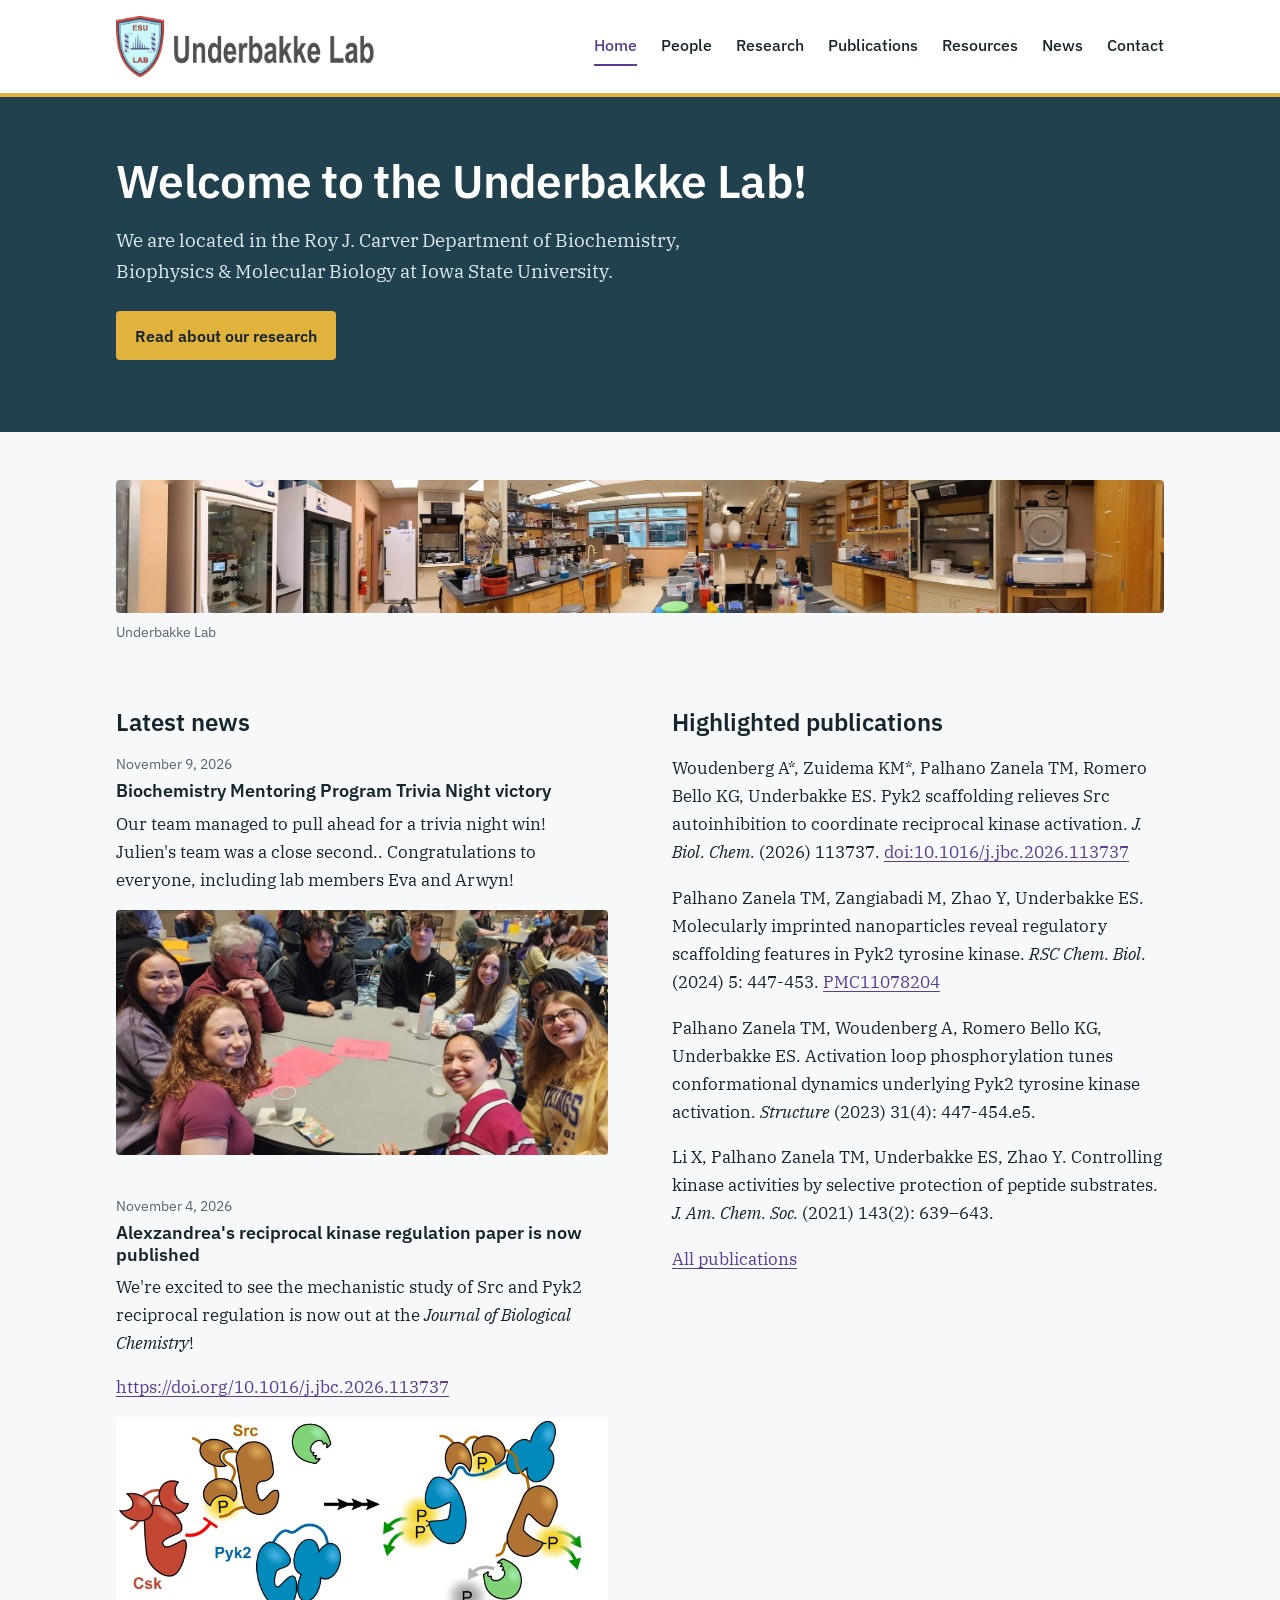
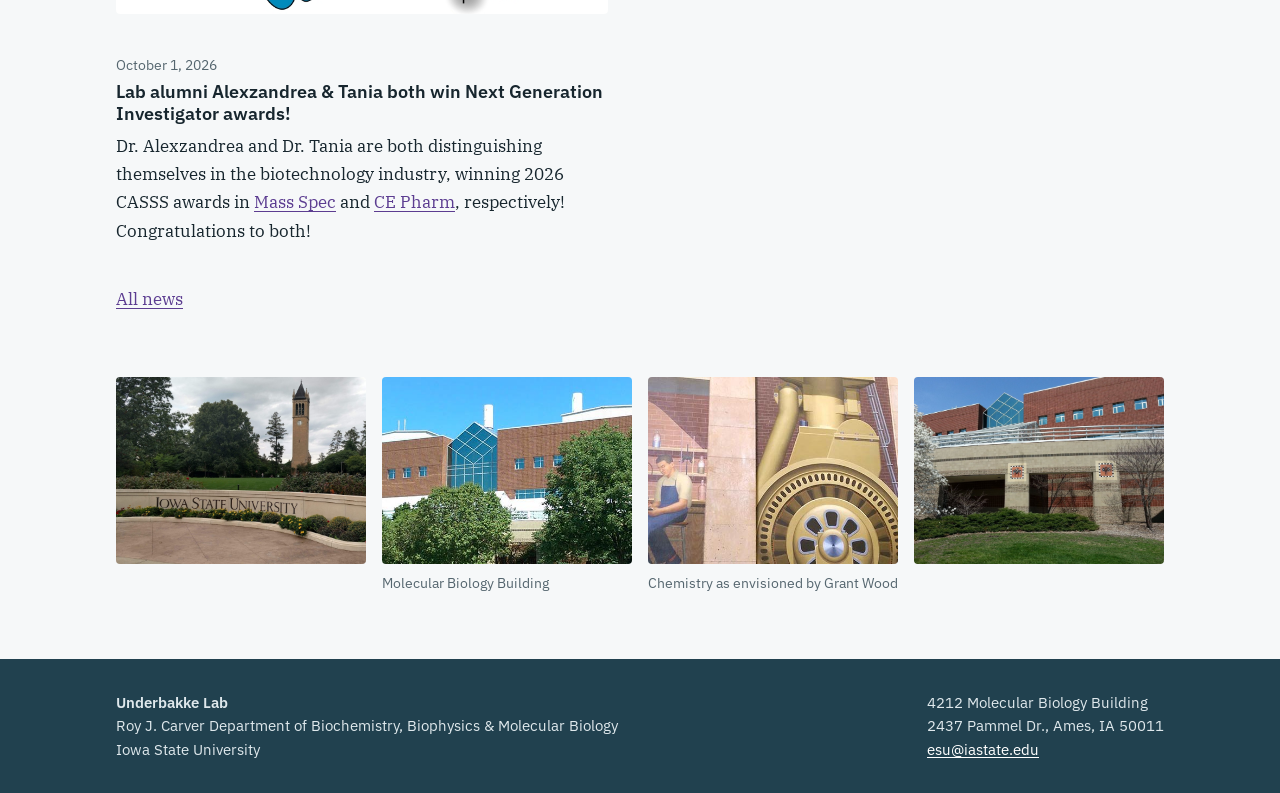
==== commit 7f39bea5: "Move all photos from Squarespace into the repository Co-Authored-By: Claude Fable 5.2 <noreply@anthr" ====
--- a/docs/index.html
+++ b/docs/index.html
@@ -14,7 +14,7 @@
   <a class="skip" href="#main">Skip to content</a>
   <header class="site-header">
     <div class="wrap header-inner">
-      <a class="logo" href="index.html"><img src="https://images.squarespace-cdn.com/content/v1/588523442e69cf6033cb146e/2336b613-6637-4016-84f4-89f6e11ae731/ESU+Lab+Logo+website-01.png?format=750w" alt="Underbakke Lab" width="750" height="169"></a>
+      <a class="logo" href="index.html"><img src="assets/img/ESU-Lab-Logo-website-01.png" alt="Underbakke Lab" width="750" height="169"></a>
       <nav aria-label="Main">
         <ul>
         <li><a href="index.html" aria-current="page">Home</a></li>
@@ -38,7 +38,7 @@
 </section>
 <div class="wrap">
   <figure class="pano">
-    <img src="https://images.squarespace-cdn.com/content/v1/588523442e69cf6033cb146e/1619112740203-QGFKDQQV8G2Q6REDWTQZ/PANO_20200829_124351.vr.jpg?format=1500w" alt="Panorama of the Underbakke Lab">
+    <img src="assets/img/PANO_20200829_124351.vr.jpg" alt="Panorama of the Underbakke Lab">
     <figcaption>Underbakke Lab</figcaption>
   </figure>
   <div class="home-cols">
@@ -76,10 +76,10 @@
     </section>
   </div>
   <section class="gallery" aria-label="Around campus">
-  <figure><img src="https://images.squarespace-cdn.com/content/v1/588523442e69cf6033cb146e/1619112768846-AT1MVWM629SZBS2MZL9K/IMG_20190926_175013070_HDR_2.jpg?format=750w" alt="Iowa State University campus" loading="lazy"></figure>
-<figure><img src="https://images.squarespace-cdn.com/content/v1/588523442e69cf6033cb146e/1485121448955-PYBTHIZFRJE0ECHU34HR/IMAG0291.jpg?format=750w" alt="Molecular Biology Building" loading="lazy"><figcaption>Molecular Biology Building</figcaption></figure>
-<figure><img src="https://images.squarespace-cdn.com/content/v1/588523442e69cf6033cb146e/1485121449088-N683AHISA7K556SPQ3TV/IMAG02901.jpg?format=750w" alt="Mural of chemistry by Grant Wood" loading="lazy"><figcaption>Chemistry as envisioned by Grant Wood</figcaption></figure>
-<figure><img src="https://images.squarespace-cdn.com/content/v1/588523442e69cf6033cb146e/1705677192992-OT6Q6YVZ3982TZO0PUVH/MBB_south_2013.jpg?format=750w" alt="South side of the Molecular Biology Building" loading="lazy"></figure>
+  <figure><img src="assets/img/IMG_20190926_175013070_HDR_2.jpg" alt="Iowa State University campus" loading="lazy"></figure>
+<figure><img src="assets/img/IMAG0291.jpg" alt="Molecular Biology Building" loading="lazy"><figcaption>Molecular Biology Building</figcaption></figure>
+<figure><img src="assets/img/IMAG02901.jpg" alt="Mural of chemistry by Grant Wood" loading="lazy"><figcaption>Chemistry as envisioned by Grant Wood</figcaption></figure>
+<figure><img src="assets/img/MBB_south_2013.jpg" alt="South side of the Molecular Biology Building" loading="lazy"></figure>
   </section>
 </div>
   </main>
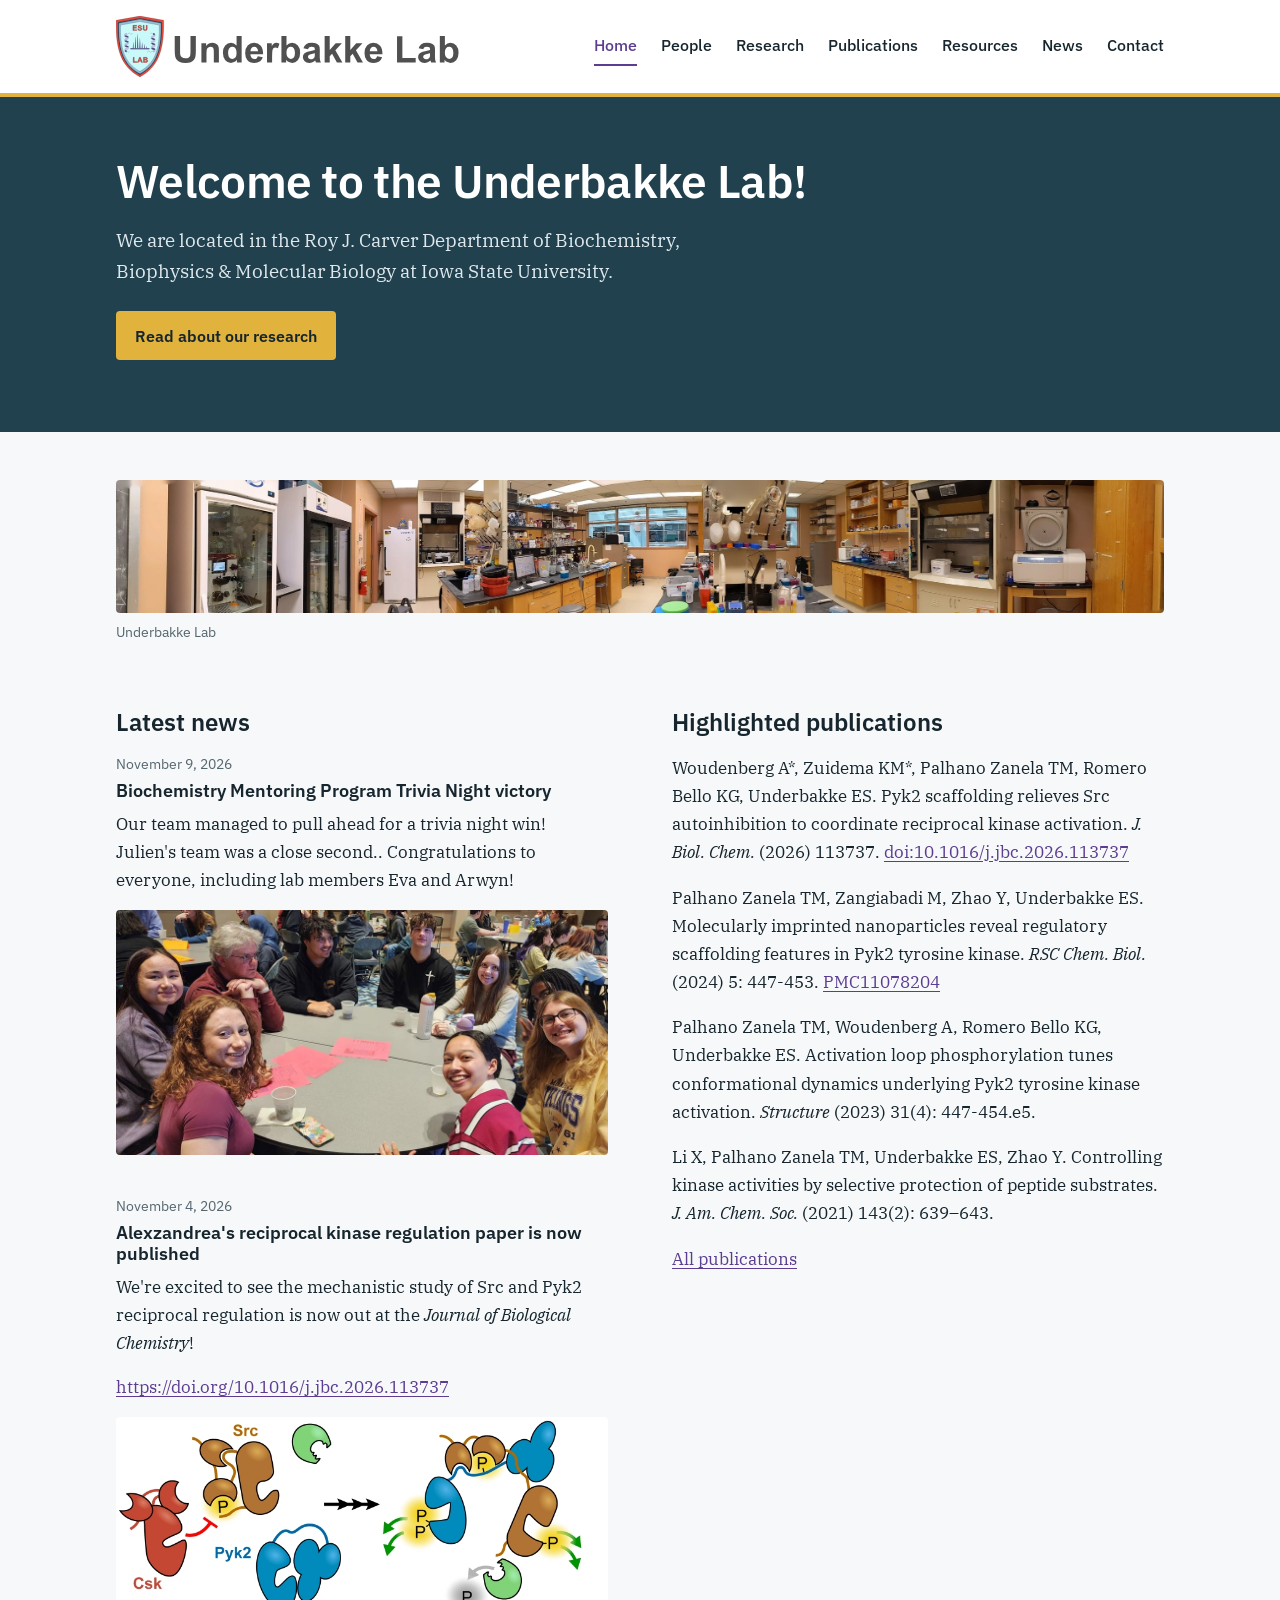
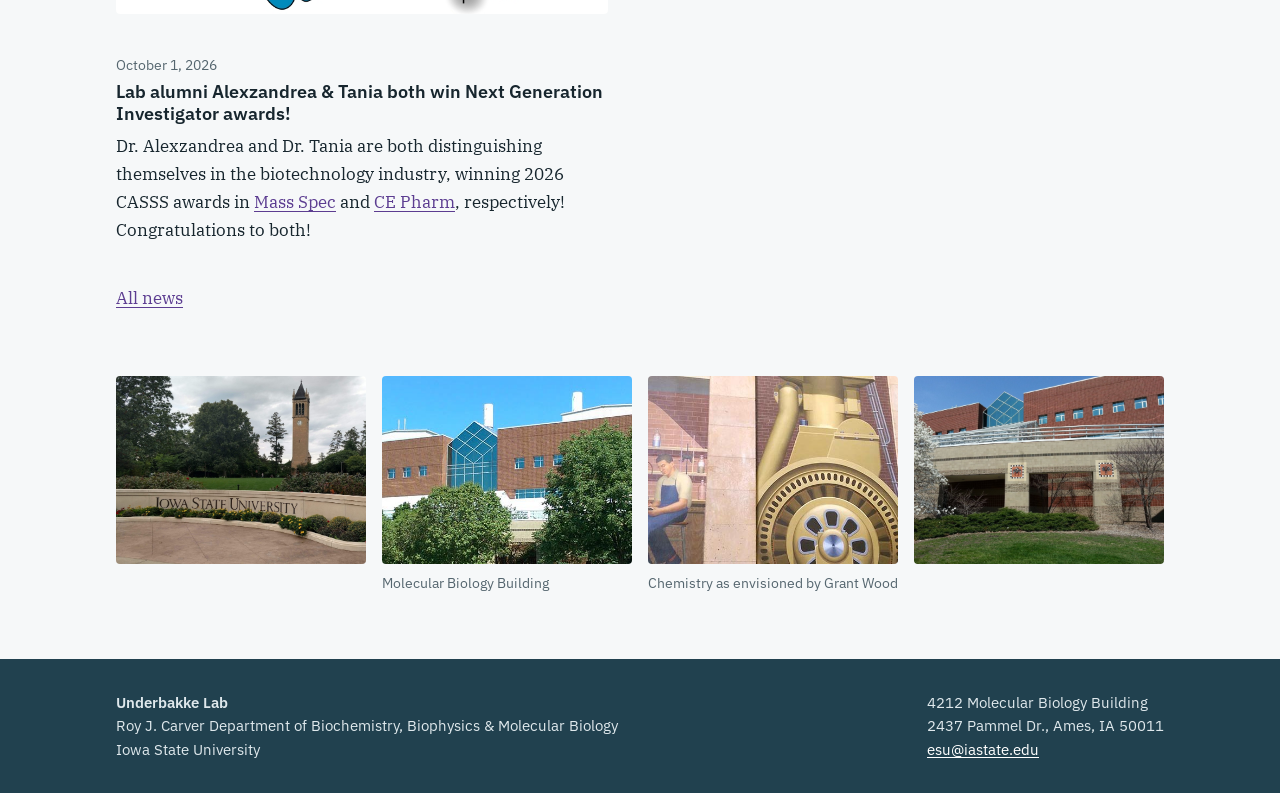
==== commit 96a5289e: "Use new SVG logo with unsquished text; fix sideways scroll on narrow phones Co-Authored-By: Claude F" ====
--- a/docs/index.html
+++ b/docs/index.html
@@ -14,7 +14,7 @@
   <a class="skip" href="#main">Skip to content</a>
   <header class="site-header">
     <div class="wrap header-inner">
-      <a class="logo" href="index.html"><img src="assets/img/ESU-Lab-Logo-website-01.png" alt="Underbakke Lab" width="750" height="169"></a>
+      <a class="logo" href="index.html"><img src="assets/img/logo.svg" alt="Underbakke Lab" width="1775" height="315"></a>
       <nav aria-label="Main">
         <ul>
         <li><a href="index.html" aria-current="page">Home</a></li>
--- a/docs/assets/style.css
+++ b/docs/assets/style.css
@@ -56,7 +56,8 @@
 /* Header */
 .site-header { background: var(--surface); border-bottom: 4px solid var(--gold); }
 .header-inner { display: flex; flex-wrap: wrap; align-items: center; justify-content: space-between; gap: 0.75rem 2rem; padding-top: 1rem; padding-bottom: 1rem; }
-.logo img { width: min(17rem, 70vw); }
+.logo { display: block; width: min(21.5rem, 100%); }
+.logo img { width: 100%; height: auto; }
 .site-header ul { list-style: none; margin: 0; padding: 0; display: flex; flex-wrap: wrap; gap: 0.25rem 1.5rem; }
 .site-header nav a { font-family: var(--sans); font-weight: 500; font-size: 1rem; color: var(--ink); text-decoration: none; padding: 0.35rem 0; display: inline-block; border-bottom: 2px solid transparent; }
 .site-header nav a:hover { border-bottom-color: var(--rule); }
@@ -106,6 +107,8 @@
 .alumni .person h3 { font-size: 1rem; }
 .alumni .person p { font-size: 0.875rem; }
 
+.post a, .pubs a { overflow-wrap: anywhere; }
+
 /* Publications */
 .pubs { padding-left: 2.25rem; max-width: 46rem; }
 .pubs li { margin-bottom: 1.1rem; padding-left: 0.25rem; }
@@ -127,10 +130,10 @@
 .profile h2 { font-size: 1.125rem; margin: 1.75rem 0 0.4rem; }
 
 @media (max-width: 760px) {
-  .home-cols, .profile { grid-template-columns: 1fr; }
+  .home-cols, .profile { grid-template-columns: minmax(0, 1fr); }
   .hero-inner { padding-top: 2.5rem; padding-bottom: 2.5rem; }
   .gallery { grid-template-columns: 1fr 1fr; }
-  .year { grid-template-columns: 1fr; }
+  .year { grid-template-columns: minmax(0, 1fr); }
   .year > h2 { position: static; margin-bottom: 1.25rem; }
   .people { grid-template-columns: repeat(2, 1fr); }
   .people.alumni { grid-template-columns: repeat(2, 1fr); }
